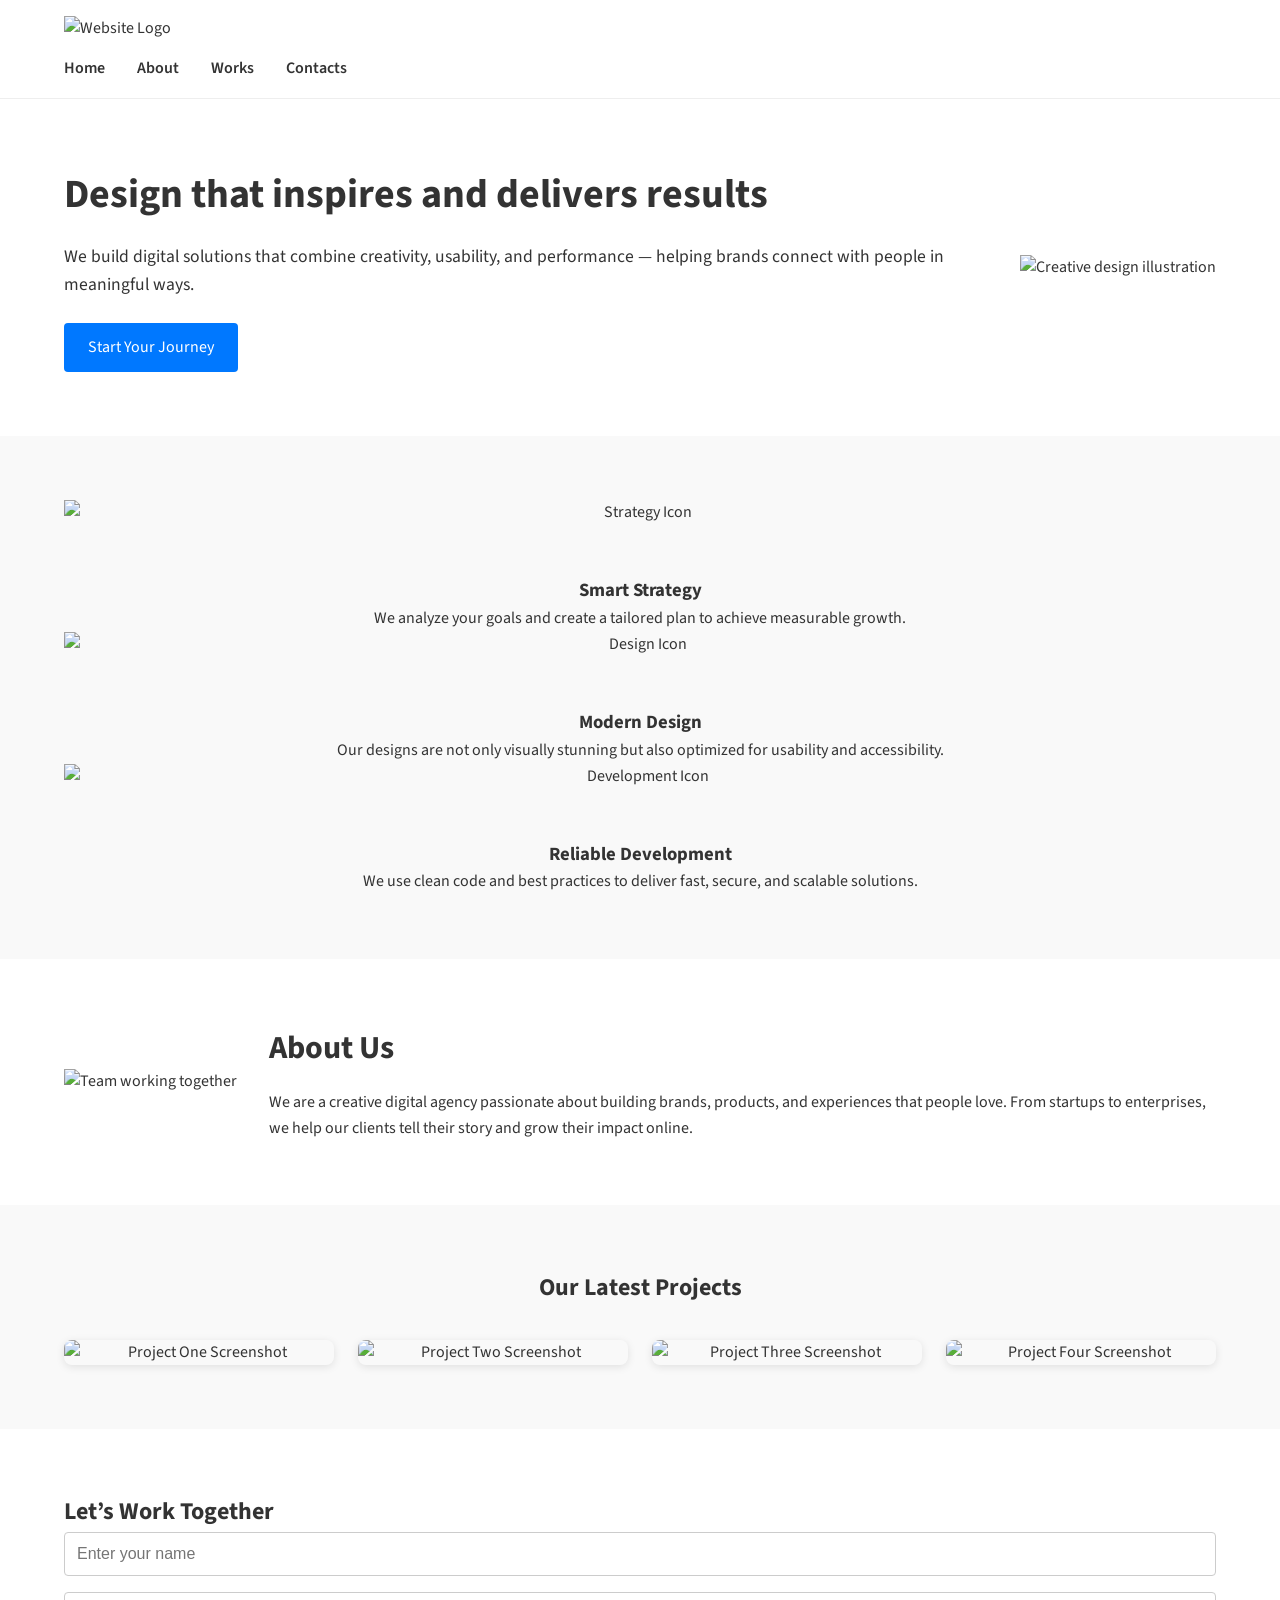
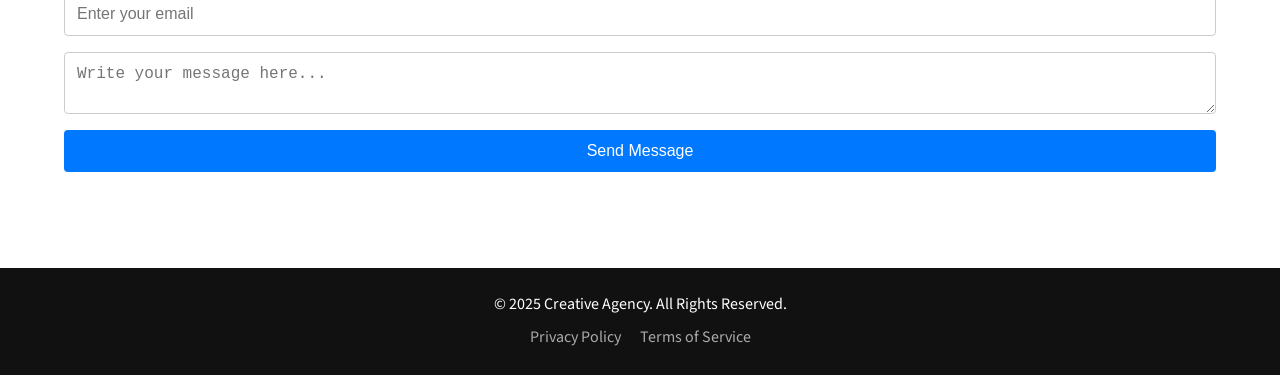
==== css_advanced/index.html @ d323eb16 "Added css_advanced project with README, index.html, and styles.css" ====
<!DOCTYPE html>
<html lang="en">
<head>
  <meta charset="UTF-8" />
  <meta name="viewport" content="width=device-width, initial-scale=1.0" />
  <title>Homepage — CSS Advanced Project</title>
  <link href="https://fonts.googleapis.com/css2?family=Source+Sans+Pro&display=swap" rel="stylesheet" />
  <link rel="stylesheet" href="styles.css" />
</head>
<body>
  <!-- ===== HEADER ===== -->
  <header class="site-header">
    <div class="container">
      <a href="#" class="logo">
        <img src="logo.png" alt="Website Logo">
      </a>
      <nav class="main-nav">
        <ul>
          <li><a href="#">Home</a></li>
          <li><a href="#">About</a></li>
          <li><a href="#">Works</a></li>
          <li><a href="#">Contacts</a></li>
        </ul>
      </nav>
    </div>
  </header>

  <!-- ===== MAIN ===== -->
  <main>
    <!-- Hero Section -->
    <section class="hero">
      <div class="container hero-content">
        <div class="hero-text">
          <h1>Design that inspires and delivers results</h1>
          <p>We build digital solutions that combine creativity, usability, and performance — helping brands connect with people in meaningful ways.</p>
          <a href="#" class="btn-primary">Start Your Journey</a>
        </div>
        <div class="hero-image">
          <img src="1.png" alt="Creative design illustration">
        </div>
      </div>
    </section>

    <!-- Features Section -->
    <section class="features">
      <div class="container">
        <div class="feature-item">
          <img src="images/icon1.png" alt="Strategy Icon">
          <h3>Smart Strategy</h3>
          <p>We analyze your goals and create a tailored plan to achieve measurable growth.</p>
        </div>
        <div class="feature-item">
          <img src="images/icon2.png" alt="Design Icon">
          <h3>Modern Design</h3>
          <p>Our designs are not only visually stunning but also optimized for usability and accessibility.</p>
        </div>
        <div class="feature-item">
          <img src="images/icon3.png" alt="Development Icon">
          <h3>Reliable Development</h3>
          <p>We use clean code and best practices to deliver fast, secure, and scalable solutions.</p>
        </div>
      </div>
    </section>

    <!-- About Section -->
    <section class="about">
      <div class="container about-content">
        <div class="about-image">
          <img src="2.png" alt="Team working together">
        </div>
        <div class="about-text">
          <h2>About Us</h2>
          <p>We are a creative digital agency passionate about building brands, products, and experiences that people love. From startups to enterprises, we help our clients tell their story and grow their impact online.</p>
        </div>
      </div>
    </section>

    <!-- Works Section -->
    <section class="works">
      <div class="container">
        <h2>Our Latest Projects</h2>
        <div class="work-grid">
          <div class="work-item">
            <img src="images/work1.png" alt="Project One Screenshot">
          </div>
          <div class="work-item">
            <img src="images/work2.png" alt="Project Two Screenshot">
          </div>
          <div class="work-item">
            <img src="images/work3.png" alt="Project Three Screenshot">
          </div>
          <div class="work-item">
            <img src="images/work4.png" alt="Project Four Screenshot">
          </div>
        </div>
      </div>
    </section>

    <!-- Contact Section -->
    <section class="contact">
      <div class="container">
        <h2>Let’s Work Together</h2>
        <form action="#" class="contact-form">
          <input type="text" placeholder="Enter your name" required>
          <input type="email" placeholder="Enter your email" required>
          <textarea placeholder="Write your message here..." required></textarea>
          <button type="submit">Send Message</button>
        </form>
      </div>
    </section>
  </main>

  <!-- ===== FOOTER ===== -->
  <footer class="site-footer">
    <div class="container">
      <p>&copy; 2025 Creative Agency. All Rights Reserved.</p>
      <div class="footer-links">
        <a href="#">Privacy Policy</a>
        <a href="#">Terms of Service</a>
      </div>
    </div>
  </footer>
</body>
</html>
---- css_advanced/styles.css ----
/* =====================
   Global Styles
===================== */
* {
  margin: 0;
  padding: 0;
  box-sizing: border-box;
}

body {
  font-family: 'Source Sans Pro', sans-serif;
  line-height: 1.6;
  color: #333;
  background-color: #fff;
}

a {
  text-decoration: none;
  color: inherit;
}

img {
  max-width: 100%;
  display: block;
}

/* Container helper */
.container {
  width: 90%;
  max-width: 1200px;
  margin: 0 auto;
}

/* =====================
   Header
===================== */
.site-header {
  background: #ffffff;
  border-bottom: 1px solid #eee;
  padding: 1rem 0;
}

.site-header .logo img {
  height: 40px;
}

.main-nav ul {
  list-style: none;
  display: flex;
  gap: 2rem;
}

.main-nav a {
  font-weight: 600;
  transition: color 0.3s;
}

.main-nav a:hover {
  color: #0078ff;
}

/* =====================
   Hero Section
===================== */
.hero {
  padding: 4rem 0;
  display: flex;
  align-items: center;
}

.hero-content {
  display: flex;
  flex-wrap: wrap;
  gap: 2rem;
  align-items: center;
}

.hero-text {
  flex: 1;
}

.hero-text h1 {
  font-size: 2.5rem;
  margin-bottom: 1rem;
}

.hero-text p {
  font-size: 1.1rem;
  margin-bottom: 1.5rem;
}

.btn-primary {
  display: inline-block;
  background: #0078ff;
  color: #fff;
  padding: 0.75rem 1.5rem;
  border-radius: 4px;
  transition: background 0.3s;
}

.btn-primary:hover {
  background: #005fcc;
}

/* =====================
   Features Section
===================== */
.features {
  padding: 4rem 0;
  background: #f9f9f9;
  display: grid;
  grid-template-columns: repeat(auto-fit, minmax(250px, 1fr));
  gap: 2rem;
}

.feature-item {
  text-align: center;
}

.feature-item img {
  height: 60px;
  margin-bottom: 1rem;
}

/* =====================
   About Section
===================== */
.about {
  padding: 4rem 0;
}

.about-content {
  display: flex;
  flex-wrap: wrap;
  gap: 2rem;
  align-items: center;
}

.about-text {
  flex: 1;
}

.about-text h2 {
  font-size: 2rem;
  margin-bottom: 1rem;
}

/* =====================
   Works Section
===================== */
.works {
  padding: 4rem 0;
  background: #f9f9f9;
  text-align: center;
}

.works h2 {
  margin-bottom: 2rem;
}

.work-grid {
  display: grid;
  grid-template-columns: repeat(auto-fit, minmax(250px, 1fr));
  gap: 1.5rem;
}

.work-item img {
  border-radius: 8px;
  box-shadow: 0 2px 8px rgba(0, 0, 0, 0.1);
}

/* =====================
   Contact Section
===================== */
.contact {
  padding: 4rem 0;
}

.contact-form {
  display: flex;
  flex-direction: column;
  gap: 1rem;
}

.contact-form input,
.contact-form textarea {
  padding: 0.75rem;
  border: 1px solid #ccc;
  border-radius: 4px;
  font-size: 1rem;
}

.contact-form button {
  background: #0078ff;
  color: #fff;
  padding: 0.75rem;
  border: none;
  border-radius: 4px;
  cursor: pointer;
  font-size: 1rem;
  transition: background 0.3s;
}

.contact-form button:hover {
  background: #005fcc;
}

/* =====================
   Footer
===================== */
.site-footer {
  background: #111;
  color: #fff;
  text-align: center;
  padding: 1.5rem 0;
  margin-top: 2rem;
}

.footer-links {
  margin-top: 0.5rem;
}

.footer-links a {
  color: #aaa;
  margin: 0 0.5rem;
  transition: color 0.3s;
}

.footer-links a:hover {
  color: #fff;
}
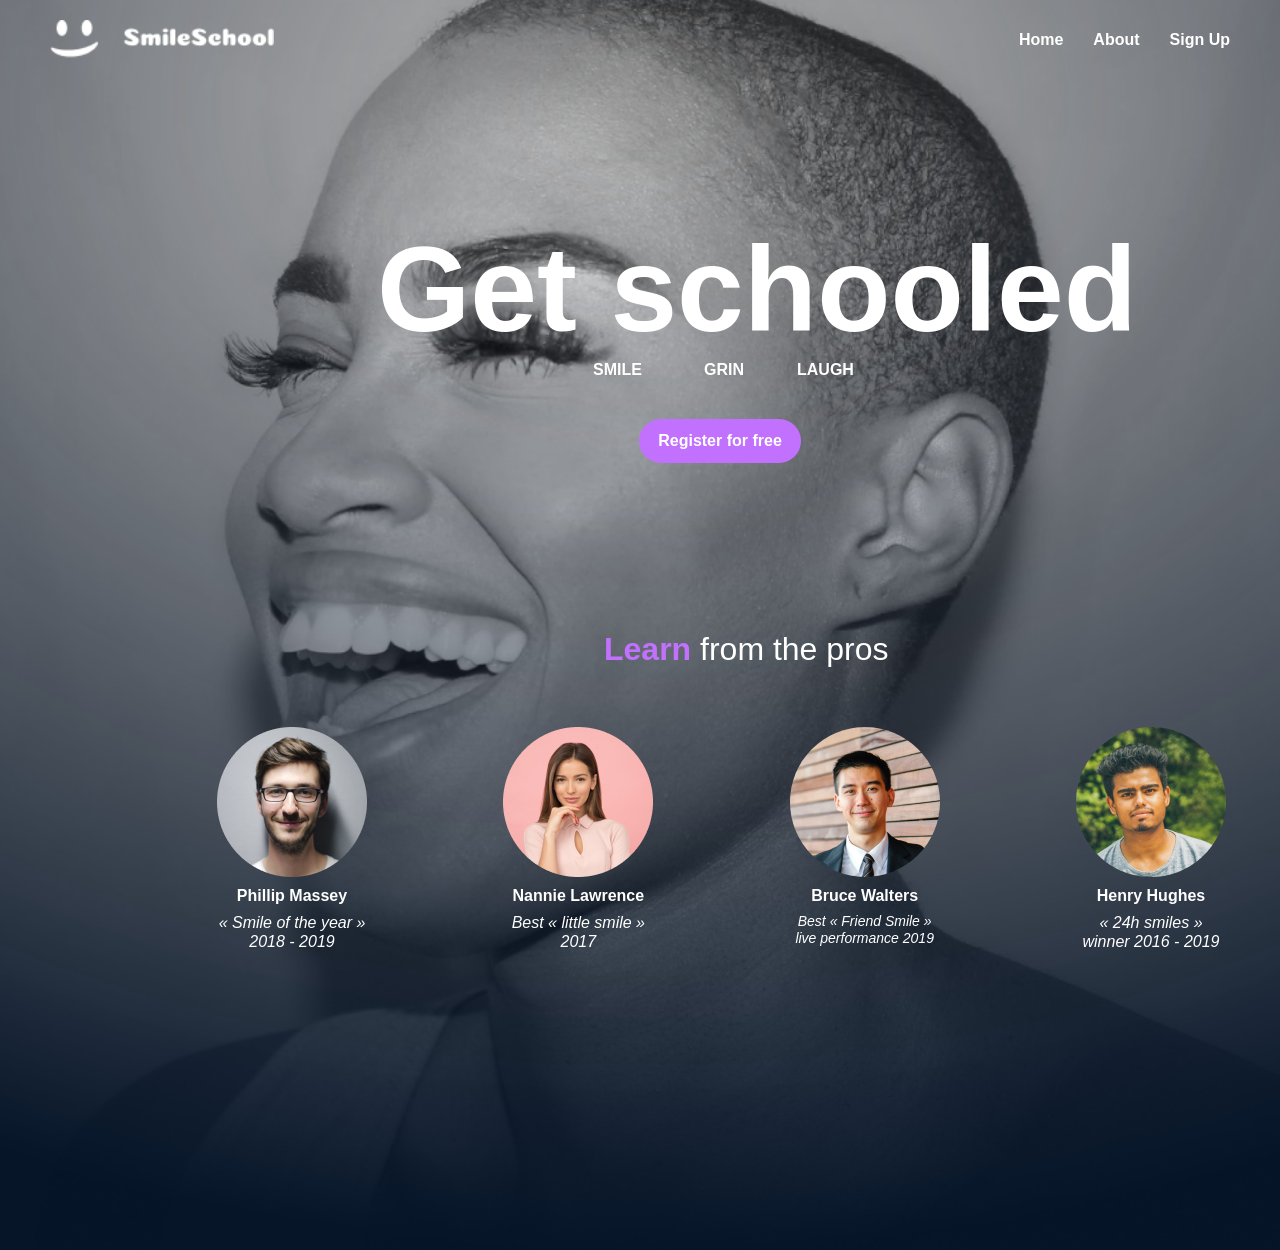
==== commit 323eefa2: "Update project: banner, images, descriptions, and CSS fixes" ====
--- a/css_advanced/index.html
+++ b/css_advanced/index.html
@@ -1,124 +1,67 @@
 <!DOCTYPE html>
 <html lang="en">
 <head>
-  <meta charset="UTF-8" />
-  <meta name="viewport" content="width=device-width, initial-scale=1.0" />
-  <title>Homepage — CSS Advanced Project</title>
-  <link href="https://fonts.googleapis.com/css2?family=Source+Sans+Pro&display=swap" rel="stylesheet" />
-  <link rel="stylesheet" href="styles.css" />
+  <meta charset="utf-8">
+  <title>Get Schooled</title>
+  <meta name="viewport" content="width=device-width, initial-scale=1.0">
+  <link href="styles.css" rel="stylesheet">
 </head>
-<body>
-  <!-- ===== HEADER ===== -->
-  <header class="site-header">
-    <div class="container">
-      <a href="#" class="logo">
-        <img src="logo.png" alt="Website Logo">
-      </a>
-      <nav class="main-nav">
-        <ul>
-          <li><a href="#">Home</a></li>
-          <li><a href="#">About</a></li>
-          <li><a href="#">Works</a></li>
-          <li><a href="#">Contacts</a></li>
-        </ul>
-      </nav>
-    </div>
-  </header>
+<body class="works_on_smartphone">
+  <div class="page">
 
-  <!-- ===== MAIN ===== -->
-  <main>
-    <!-- Hero Section -->
-    <section class="hero">
-      <div class="container hero-content">
-        <div class="hero-text">
-          <h1>Design that inspires and delivers results</h1>
-          <p>We build digital solutions that combine creativity, usability, and performance — helping brands connect with people in meaningful ways.</p>
-          <a href="#" class="btn-primary">Start Your Journey</a>
+    <header>
+      <div class="header-container">
+        <div class="logo">
+          <img src="logo.png" alt="Logo">
         </div>
-        <div class="hero-image">
-          <img src="1.png" alt="Creative design illustration">
+        <nav>
+          <ul>
+            <li><a href="#">Home</a></li>
+            <li><a href="#">About</a></li>
+            <li><a href="#">Sign Up</a></li>
+          </ul>
+        </nav>
+      </div>
+    </header>
+
+    <section class="banner">
+      <div class="overlay">
+        <div class="get-schooled">Get schooled</div>
+        <div class="smile">SMILE</div>
+        <div class="grin">GRIN</div>
+        <div class="laugh">LAUGH</div>
+        <div class="learn-pros">
+          <span class="learn-word">Learn</span> <span class="from-pros">from the pros</span>
+        </div>
+        <button class="register">Register for free</button>
+      </div>
+
+      <!-- Image row -->
+      <div class="image-row">
+        <div class="image-item">
+          <img src="1.png" alt="Phillip Massey">
+          <div class="image-name">Phillip Massey</div>
+          <div class="image-desc">« Smile of the year » 2018 - 2019</div>
+        </div>
+        <div class="image-item">
+          <img src="3.png" alt="Nannie Lawrence">
+          <div class="image-name">Nannie Lawrence</div>
+          <div class="image-desc">Best « little smile » 2017</div>
+        </div>
+        <div class="image-item">
+          <img src="2.png" alt="Bruce Walters" class="rounded">
+          <div class="image-name">Bruce Walters</div>
+          <div class="image-desc">Best « Friend Smile » live performance 2019</div>
+        </div>
+        <div class="image-item">
+          <img src="4.png" alt="Henry Hughes">
+          <div class="image-name">Henry Hughes</div>
+          <div class="image-desc">« 24h smiles » winner 2016 - 2019</div>
         </div>
       </div>
+
     </section>
 
-    <!-- Features Section -->
-    <section class="features">
-      <div class="container">
-        <div class="feature-item">
-          <img src="images/icon1.png" alt="Strategy Icon">
-          <h3>Smart Strategy</h3>
-          <p>We analyze your goals and create a tailored plan to achieve measurable growth.</p>
-        </div>
-        <div class="feature-item">
-          <img src="images/icon2.png" alt="Design Icon">
-          <h3>Modern Design</h3>
-          <p>Our designs are not only visually stunning but also optimized for usability and accessibility.</p>
-        </div>
-        <div class="feature-item">
-          <img src="images/icon3.png" alt="Development Icon">
-          <h3>Reliable Development</h3>
-          <p>We use clean code and best practices to deliver fast, secure, and scalable solutions.</p>
-        </div>
-      </div>
-    </section>
-
-    <!-- About Section -->
-    <section class="about">
-      <div class="container about-content">
-        <div class="about-image">
-          <img src="2.png" alt="Team working together">
-        </div>
-        <div class="about-text">
-          <h2>About Us</h2>
-          <p>We are a creative digital agency passionate about building brands, products, and experiences that people love. From startups to enterprises, we help our clients tell their story and grow their impact online.</p>
-        </div>
-      </div>
-    </section>
-
-    <!-- Works Section -->
-    <section class="works">
-      <div class="container">
-        <h2>Our Latest Projects</h2>
-        <div class="work-grid">
-          <div class="work-item">
-            <img src="images/work1.png" alt="Project One Screenshot">
-          </div>
-          <div class="work-item">
-            <img src="images/work2.png" alt="Project Two Screenshot">
-          </div>
-          <div class="work-item">
-            <img src="images/work3.png" alt="Project Three Screenshot">
-          </div>
-          <div class="work-item">
-            <img src="images/work4.png" alt="Project Four Screenshot">
-          </div>
-        </div>
-      </div>
-    </section>
-
-    <!-- Contact Section -->
-    <section class="contact">
-      <div class="container">
-        <h2>Let’s Work Together</h2>
-        <form action="#" class="contact-form">
-          <input type="text" placeholder="Enter your name" required>
-          <input type="email" placeholder="Enter your email" required>
-          <textarea placeholder="Write your message here..." required></textarea>
-          <button type="submit">Send Message</button>
-        </form>
-      </div>
-    </section>
-  </main>
-
-  <!-- ===== FOOTER ===== -->
-  <footer class="site-footer">
-    <div class="container">
-      <p>&copy; 2025 Creative Agency. All Rights Reserved.</p>
-      <div class="footer-links">
-        <a href="#">Privacy Policy</a>
-        <a href="#">Terms of Service</a>
-      </div>
-    </div>
-  </footer>
+  </div>
 </body>
 </html>
--- a/css_advanced/styles.css
+++ b/css_advanced/styles.css
@@ -1,6 +1,4 @@
-/* =====================
-   Global Styles
-===================== */
+/* Reset and base styles */
 * {
   margin: 0;
   padding: 0;
@@ -9,223 +7,256 @@
 
 body {
   font-family: 'Source Sans Pro', sans-serif;
-  line-height: 1.6;
+  background-color: #ffffff;
   color: #333;
-  background-color: #fff;
-}
-
-a {
+}
+
+/* Page wrapper */
+.page {
+  max-width: 1440px;
+  margin: 0 auto;
+  position: relative;
+  overflow: visible; /* allow scrolling */
+}
+
+/* Header styles */
+header {
+  position: absolute;
+  top: 0;
+  left: 0;
+  width: 100%;
+  padding: 20px 50px;
+  z-index: 10;
+  background-color: transparent;
+}
+
+.header-container {
+  display: flex;
+  justify-content: space-between;
+  align-items: center;
+  width: 100%;
+}
+
+.logo img {
+  height: 40px;
+  width: auto;
+  display: block;
+}
+
+nav ul {
+  list-style: none;
+  display: flex;
+  gap: 30px;
+}
+
+nav ul li a {
+  color: #fff;
   text-decoration: none;
-  color: inherit;
-}
-
-img {
-  max-width: 100%;
-  display: block;
-}
-
-/* Container helper */
-.container {
-  width: 90%;
-  max-width: 1200px;
-  margin: 0 auto;
-}
-
-/* =====================
-   Header
-===================== */
-.site-header {
-  background: #ffffff;
-  border-bottom: 1px solid #eee;
-  padding: 1rem 0;
-}
-
-.site-header .logo img {
-  height: 40px;
-}
-
-.main-nav ul {
-  list-style: none;
-  display: flex;
-  gap: 2rem;
-}
-
-.main-nav a {
-  font-weight: 600;
-  transition: color 0.3s;
-}
-
-.main-nav a:hover {
-  color: #0078ff;
-}
-
-/* =====================
-   Hero Section
-===================== */
-.hero {
-  padding: 4rem 0;
-  display: flex;
+  font-weight: 700; /* bold */
+  transition: color 0.3s ease;
+}
+
+nav ul li a:hover {
+  color: #C271FF;
+}
+
+/* Banner section */
+.banner {
+  position: relative;
+  background: url('Object.png') top center / cover no-repeat;
+  min-height: 1250px; /* enough for images + text */
+  height: auto;
+  color: #fff;
+  margin: 0;
+  padding-bottom: 300px;
+}
+
+.banner .overlay {
+  position: relative;
+  width: 100%;
+  height: 100%;
+}
+
+/* Banner texts and positions */
+.banner .get-schooled {
+  position: absolute;
+  left: 377px;
+  top: 220px;
+  font-size: 120px;
+  font-weight: 700; /* bold */
+  color: #fff;
+}
+
+.banner .smile,
+.banner .grin,
+.banner .laugh {
+  font-size: 16px;
+  font-weight: 700; /* bold */
+  color: #fff;
+}
+
+.banner .smile { position: absolute; left: 593px; top: 361px; }
+.banner .grin { position: absolute; left: 704px; top: 361px; }
+.banner .laugh { position: absolute; left: 797px; top: 361px; }
+
+/* Learn from the pros with colored word */
+.banner .learn-pros {
+  position: absolute;
+  left: 604px;
+  top: 631px;
+  font-size: 32px;
+  font-weight: 300; /* from-pros light */
+}
+
+.banner .learn-pros .learn-word {
+  font-weight: 700; /* bold */
+  color: #C271FF;
+}
+
+.banner .learn-pros .from-pros {
+  font-weight: 300; /* light */
+  color: #fff;
+}
+
+/* Register button */
+button.register {
+  position: absolute;
+  left: 639px;
+  top: 419px;
+  width: 162px;
+  height: 44px;
+  background-color: #C271FF;
+  color: white;
+  border: none;
+  border-radius: 22px;
+  font-size: 16px;
+  font-weight: 600; /* semi-bold */
+  cursor: pointer;
+  transition: background-color 0.3s ease;
+}
+
+button.register:hover {
+  background-color: #a84de6;
+}
+
+/* Image row */
+.image-row {
+  position: absolute;
+  left: 217px;
+  top: 727px; /* top of images below banner text */
+  width: 1009px;
+  display: flex;
+  justify-content: space-between;
+  align-items: flex-start;
+}
+
+.image-item {
+  display: flex;
+  flex-direction: column;
   align-items: center;
-}
-
-.hero-content {
-  display: flex;
-  flex-wrap: wrap;
-  gap: 2rem;
-  align-items: center;
-}
-
-.hero-text {
-  flex: 1;
-}
-
-.hero-text h1 {
-  font-size: 2.5rem;
-  margin-bottom: 1rem;
-}
-
-.hero-text p {
-  font-size: 1.1rem;
-  margin-bottom: 1.5rem;
-}
-
-.btn-primary {
-  display: inline-block;
-  background: #0078ff;
-  color: #fff;
-  padding: 0.75rem 1.5rem;
-  border-radius: 4px;
-  transition: background 0.3s;
-}
-
-.btn-primary:hover {
-  background: #005fcc;
-}
-
-/* =====================
-   Features Section
-===================== */
-.features {
-  padding: 4rem 0;
-  background: #f9f9f9;
-  display: grid;
-  grid-template-columns: repeat(auto-fit, minmax(250px, 1fr));
-  gap: 2rem;
-}
-
-.feature-item {
+  max-width: 150px;
+}
+
+/* Images */
+.image-item img {
+  width: 150px;
+  height: 150px;
+  object-fit: cover;
+}
+
+.image-item img.rounded {
+  border-radius: 50%;
+}
+
+/* Names below images */
+.image-name {
+  margin-top: 10px;
+  font-size: 16px;
+  color: #fff;
   text-align: center;
-}
-
-.feature-item img {
-  height: 60px;
-  margin-bottom: 1rem;
-}
-
-/* =====================
-   About Section
-===================== */
-.about {
-  padding: 4rem 0;
-}
-
-.about-content {
-  display: flex;
-  flex-wrap: wrap;
-  gap: 2rem;
-  align-items: center;
-}
-
-.about-text {
-  flex: 1;
-}
-
-.about-text h2 {
-  font-size: 2rem;
-  margin-bottom: 1rem;
-}
-
-/* =====================
-   Works Section
-===================== */
-.works {
-  padding: 4rem 0;
-  background: #f9f9f9;
+  font-weight: 900; /* Black / very bold */
+  white-space: nowrap; /* single line */
+  overflow: hidden;
+  text-overflow: ellipsis;
+}
+
+/* Description below names - 2 lines max, bottom aligned */
+.image-desc {
+  margin-top: 8px;            /* extra spacing from name */
+  font-size: 16px;
+  font-style: italic;
+  color: #fff;
   text-align: center;
-}
-
-.works h2 {
-  margin-bottom: 2rem;
-}
-
-.work-grid {
-  display: grid;
-  grid-template-columns: repeat(auto-fit, minmax(250px, 1fr));
-  gap: 1.5rem;
-}
-
-.work-item img {
-  border-radius: 8px;
-  box-shadow: 0 2px 8px rgba(0, 0, 0, 0.1);
-}
-
-/* =====================
-   Contact Section
-===================== */
-.contact {
-  padding: 4rem 0;
-}
-
-.contact-form {
-  display: flex;
-  flex-direction: column;
-  gap: 1rem;
-}
-
-.contact-form input,
-.contact-form textarea {
-  padding: 0.75rem;
-  border: 1px solid #ccc;
-  border-radius: 4px;
-  font-size: 1rem;
-}
-
-.contact-form button {
-  background: #0078ff;
-  color: #fff;
-  padding: 0.75rem;
-  border: none;
-  border-radius: 4px;
-  cursor: pointer;
-  font-size: 1rem;
-  transition: background 0.3s;
-}
-
-.contact-form button:hover {
-  background: #005fcc;
-}
-
-/* =====================
-   Footer
-===================== */
-.site-footer {
-  background: #111;
-  color: #fff;
-  text-align: center;
-  padding: 1.5rem 0;
-  margin-top: 2rem;
-}
-
-.footer-links {
-  margin-top: 0.5rem;
-}
-
-.footer-links a {
-  color: #aaa;
-  margin: 0 0.5rem;
-  transition: color 0.3s;
-}
-
-.footer-links a:hover {
-  color: #fff;
-}
+  line-height: 1.2;
+  height: 40px;               /* fixed height for 2 lines */
+  display: -webkit-box;
+  -webkit-line-clamp: 2;      /* limit to 2 lines */
+  -webkit-box-orient: vertical;
+  overflow: hidden;
+  justify-content: flex-end;   /* bottom-align last line */
+  word-wrap: break-word;
+}
+
+/* Make 3rd description slightly smaller */
+.image-item:nth-child(3) .image-desc {
+  font-size: 14px; /* smaller to fit in 2 lines */
+}
+
+/* Responsive tweaks */
+@media (max-width: 768px) {
+  .page {
+    width: 100%;
+    height: auto;
+  }
+
+  header {
+    position: static;
+    padding: 20px;
+    width: 100%;
+  }
+
+  .logo img { height: 30px; width: auto; }
+
+  nav ul { flex-direction: column; gap: 10px; }
+
+  .banner {
+    height: auto;
+    padding: 40px 20px;
+    background-size: cover;
+  }
+
+  .banner .get-schooled,
+  .banner .smile,
+  .banner .grin,
+  .banner .laugh,
+  .banner .learn-pros {
+    position: static;
+    text-align: center;
+    margin-bottom: 10px;
+  }
+
+  .banner .learn-pros .learn-word { font-weight: 700; color: #C271FF; }
+  .banner .learn-pros .from-pros { font-weight: 300; color: #fff; }
+
+  button.register {
+    position: static;
+    width: auto;
+    height: auto;
+    border-radius: 12px;
+    margin: 20px auto 0 auto;
+    display: block;
+  }
+
+  .image-row {
+    position: static;
+    width: 100%;
+    flex-direction: column;
+    align-items: center;
+    gap: 20px;
+    margin-top: 20px;
+  }
+
+  .image-item img { width: 120px; height: 120px; }
+  .image-item { max-width: 120px; }
+  .image-desc { max-width: 120px; height: auto; justify-content: flex-start; -webkit-line-clamp: none; }
+}
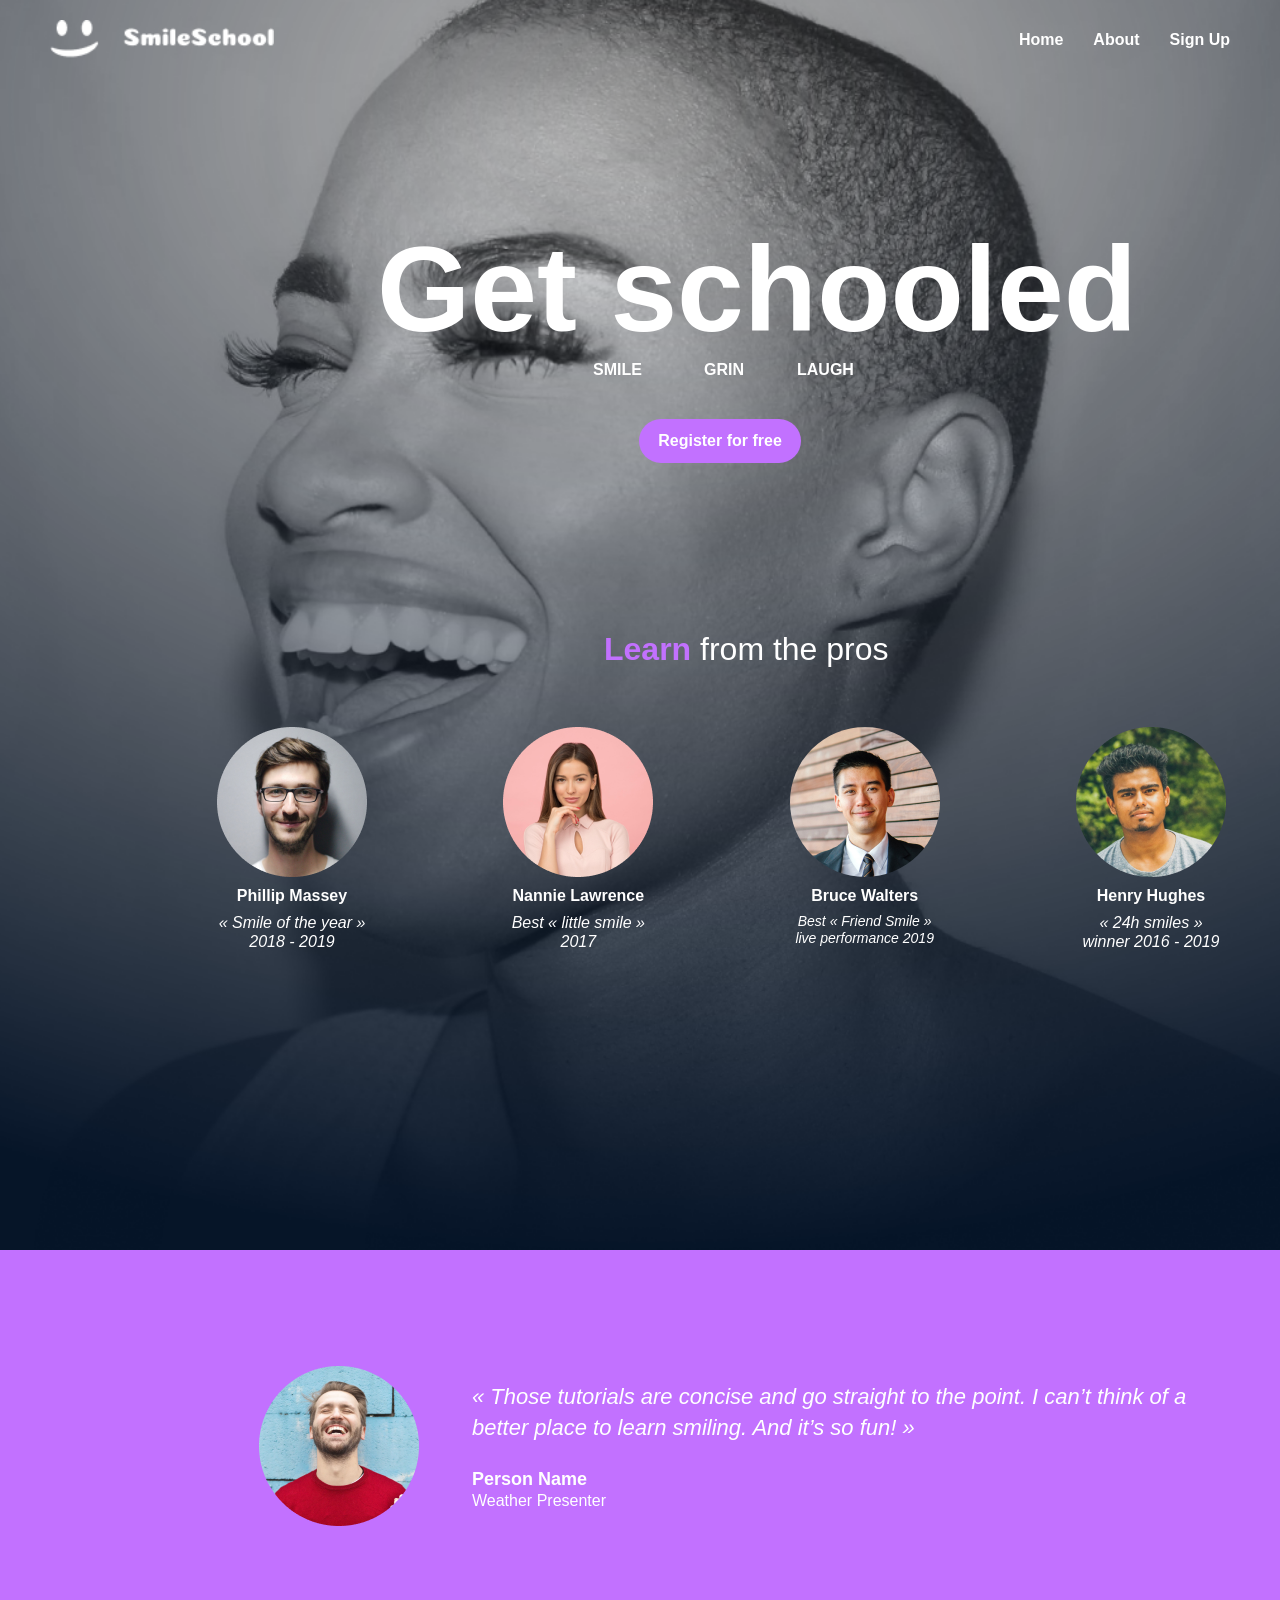
==== commit 07ae30dd: "Update testimonial section: space between image and text, spacing fixed" ====
--- a/css_advanced/index.html
+++ b/css_advanced/index.html
@@ -9,6 +9,7 @@
 <body class="works_on_smartphone">
   <div class="page">
 
+    <!-- Header -->
     <header>
       <div class="header-container">
         <div class="logo">
@@ -24,42 +25,55 @@
       </div>
     </header>
 
+    <!-- Banner Section -->
     <section class="banner">
       <div class="overlay">
-        <div class="get-schooled">Get schooled</div>
-        <div class="smile">SMILE</div>
-        <div class="grin">GRIN</div>
-        <div class="laugh">LAUGH</div>
-        <div class="learn-pros">
-          <span class="learn-word">Learn</span> <span class="from-pros">from the pros</span>
-        </div>
+        <h1 class="get-schooled">Get schooled</h1>
+
+        <p class="smile">SMILE</p>
+        <p class="grin">GRIN</p>
+        <p class="laugh">LAUGH</p>
+
         <button class="register">Register for free</button>
+
+        <p class="learn-pros"><span class="learn-word">Learn</span> <span class="from-pros">from the pros</span></p>
       </div>
 
-      <!-- Image row -->
+      <!-- Images below banner -->
       <div class="image-row">
         <div class="image-item">
           <img src="1.png" alt="Phillip Massey">
-          <div class="image-name">Phillip Massey</div>
-          <div class="image-desc">« Smile of the year » 2018 - 2019</div>
+          <p class="image-name">Phillip Massey</p>
+          <p class="image-desc">« Smile of the year » 2018 - 2019</p>
         </div>
         <div class="image-item">
           <img src="3.png" alt="Nannie Lawrence">
-          <div class="image-name">Nannie Lawrence</div>
-          <div class="image-desc">Best « little smile » 2017</div>
+          <p class="image-name">Nannie Lawrence</p>
+          <p class="image-desc">Best « little smile » 2017</p>
         </div>
         <div class="image-item">
           <img src="2.png" alt="Bruce Walters" class="rounded">
-          <div class="image-name">Bruce Walters</div>
-          <div class="image-desc">Best « Friend Smile » live performance 2019</div>
+          <p class="image-name">Bruce Walters</p>
+          <p class="image-desc">Best « Friend Smile » live performance 2019</p>
         </div>
         <div class="image-item">
           <img src="4.png" alt="Henry Hughes">
-          <div class="image-name">Henry Hughes</div>
-          <div class="image-desc">« 24h smiles » winner 2016 - 2019</div>
+          <p class="image-name">Henry Hughes</p>
+          <p class="image-desc">« 24h smiles » winner 2016 - 2019</p>
         </div>
       </div>
+    </section>
 
+    <!-- Testimonial Section -->
+    <section class="testimonial-section">
+      <img src="5.png" alt="testimonial image" class="testimonial-img">
+      <div class="testimonial-container">
+        <p class="testimonial-text">
+          « Those tutorials are concise and go straight to the point. I can’t think of a better place to learn smiling. And it’s so fun! »
+        </p>
+        <p class="testimonial-name">Person Name</p>
+        <p class="testimonial-job">Weather Presenter</p>
+      </div>
     </section>
 
   </div>
--- a/css_advanced/styles.css
+++ b/css_advanced/styles.css
@@ -16,7 +16,7 @@
   max-width: 1440px;
   margin: 0 auto;
   position: relative;
-  overflow: visible; /* allow scrolling */
+  overflow: visible;
 }
 
 /* Header styles */
@@ -52,7 +52,7 @@
 nav ul li a {
   color: #fff;
   text-decoration: none;
-  font-weight: 700; /* bold */
+  font-weight: 700;
   transition: color 0.3s ease;
 }
 
@@ -64,7 +64,7 @@
 .banner {
   position: relative;
   background: url('Object.png') top center / cover no-repeat;
-  min-height: 1250px; /* enough for images + text */
+  min-height: 1250px;
   height: auto;
   color: #fff;
   margin: 0;
@@ -77,13 +77,13 @@
   height: 100%;
 }
 
-/* Banner texts and positions */
+/* Banner texts */
 .banner .get-schooled {
   position: absolute;
   left: 377px;
   top: 220px;
   font-size: 120px;
-  font-weight: 700; /* bold */
+  font-weight: 700;
   color: #fff;
 }
 
@@ -91,7 +91,7 @@
 .banner .grin,
 .banner .laugh {
   font-size: 16px;
-  font-weight: 700; /* bold */
+  font-weight: 700;
   color: #fff;
 }
 
@@ -99,22 +99,21 @@
 .banner .grin { position: absolute; left: 704px; top: 361px; }
 .banner .laugh { position: absolute; left: 797px; top: 361px; }
 
-/* Learn from the pros with colored word */
 .banner .learn-pros {
   position: absolute;
   left: 604px;
   top: 631px;
   font-size: 32px;
-  font-weight: 300; /* from-pros light */
+  font-weight: 300;
 }
 
 .banner .learn-pros .learn-word {
-  font-weight: 700; /* bold */
+  font-weight: 700;
   color: #C271FF;
 }
 
 .banner .learn-pros .from-pros {
-  font-weight: 300; /* light */
+  font-weight: 300;
   color: #fff;
 }
 
@@ -130,7 +129,7 @@
   border: none;
   border-radius: 22px;
   font-size: 16px;
-  font-weight: 600; /* semi-bold */
+  font-weight: 600;
   cursor: pointer;
   transition: background-color 0.3s ease;
 }
@@ -143,7 +142,7 @@
 .image-row {
   position: absolute;
   left: 217px;
-  top: 727px; /* top of images below banner text */
+  top: 727px;
   width: 1009px;
   display: flex;
   justify-content: space-between;
@@ -157,7 +156,6 @@
   max-width: 150px;
 }
 
-/* Images */
 .image-item img {
   width: 150px;
   height: 150px;
@@ -174,89 +172,92 @@
   font-size: 16px;
   color: #fff;
   text-align: center;
-  font-weight: 900; /* Black / very bold */
-  white-space: nowrap; /* single line */
+  font-weight: 900;
+  white-space: nowrap;
   overflow: hidden;
   text-overflow: ellipsis;
 }
 
-/* Description below names - 2 lines max, bottom aligned */
+/* Description below names - 2 lines max */
 .image-desc {
-  margin-top: 8px;            /* extra spacing from name */
+  margin-top: 8px;
   font-size: 16px;
   font-style: italic;
   color: #fff;
   text-align: center;
   line-height: 1.2;
-  height: 40px;               /* fixed height for 2 lines */
+  height: 40px;
   display: -webkit-box;
-  -webkit-line-clamp: 2;      /* limit to 2 lines */
+  -webkit-line-clamp: 2;
   -webkit-box-orient: vertical;
   overflow: hidden;
-  justify-content: flex-end;   /* bottom-align last line */
   word-wrap: break-word;
 }
 
-/* Make 3rd description slightly smaller */
+/* Third description smaller */
 .image-item:nth-child(3) .image-desc {
-  font-size: 14px; /* smaller to fit in 2 lines */
+  font-size: 14px;
+}
+
+/* Testimonial Section - image and text separated by 53px */
+.testimonial-section {
+  width: 1440px;
+  height: 392px;
+  background-color: #C271FF;
+  color: #fff;
+  display: flex;
+  align-items: center;
+  position: relative;
+  padding-left: 259px; /* image starts here */
+}
+
+.testimonial-img {
+  width: 160px;
+  height: 160px;
+}
+
+.testimonial-container {
+  margin-left: 53px; /* space between image and text */
+  max-width: 730px;
+  display: flex;
+  flex-direction: column;
+  justify-content: center;
+  align-items: flex-start;
+}
+
+.testimonial-text {
+  font-size: 22px;
+  font-style: italic;
+  line-height: 1.4;
+  margin-bottom: 10px;
+}
+
+.testimonial-name {
+  font-size: 18px;
+  font-weight: 700;
+  margin-top: 15px;
+  margin-bottom: 2px;
+}
+
+.testimonial-job {
+  font-size: 16px;
+  font-weight: 400;
 }
 
 /* Responsive tweaks */
 @media (max-width: 768px) {
-  .page {
-    width: 100%;
-    height: auto;
-  }
-
-  header {
-    position: static;
-    padding: 20px;
-    width: 100%;
-  }
-
+  .page { width: 100%; height: auto; }
+  header { position: static; padding: 20px; width: 100%; }
   .logo img { height: 30px; width: auto; }
-
   nav ul { flex-direction: column; gap: 10px; }
-
-  .banner {
-    height: auto;
-    padding: 40px 20px;
-    background-size: cover;
-  }
-
+  .banner { height: auto; padding: 40px 20px; background-size: cover; }
   .banner .get-schooled,
   .banner .smile,
   .banner .grin,
   .banner .laugh,
-  .banner .learn-pros {
-    position: static;
-    text-align: center;
-    margin-bottom: 10px;
-  }
-
-  .banner .learn-pros .learn-word { font-weight: 700; color: #C271FF; }
-  .banner .learn-pros .from-pros { font-weight: 300; color: #fff; }
-
-  button.register {
-    position: static;
-    width: auto;
-    height: auto;
-    border-radius: 12px;
-    margin: 20px auto 0 auto;
-    display: block;
-  }
-
-  .image-row {
-    position: static;
-    width: 100%;
-    flex-direction: column;
-    align-items: center;
-    gap: 20px;
-    margin-top: 20px;
-  }
-
-  .image-item img { width: 120px; height: 120px; }
-  .image-item { max-width: 120px; }
-  .image-desc { max-width: 120px; height: auto; justify-content: flex-start; -webkit-line-clamp: none; }
-}
+  .banner .learn-pros { position: static; text-align: center; margin-bottom: 10px; }
+  .image-row { position: static; flex-wrap: wrap; justify-content: center; gap: 20px; }
+  button.register { position: static; margin: 10px auto; }
+  .testimonial-section { padding-left: 20px; flex-direction: column; align-items: flex-start; }
+  .testimonial-img { margin-bottom: 20px; }
+}
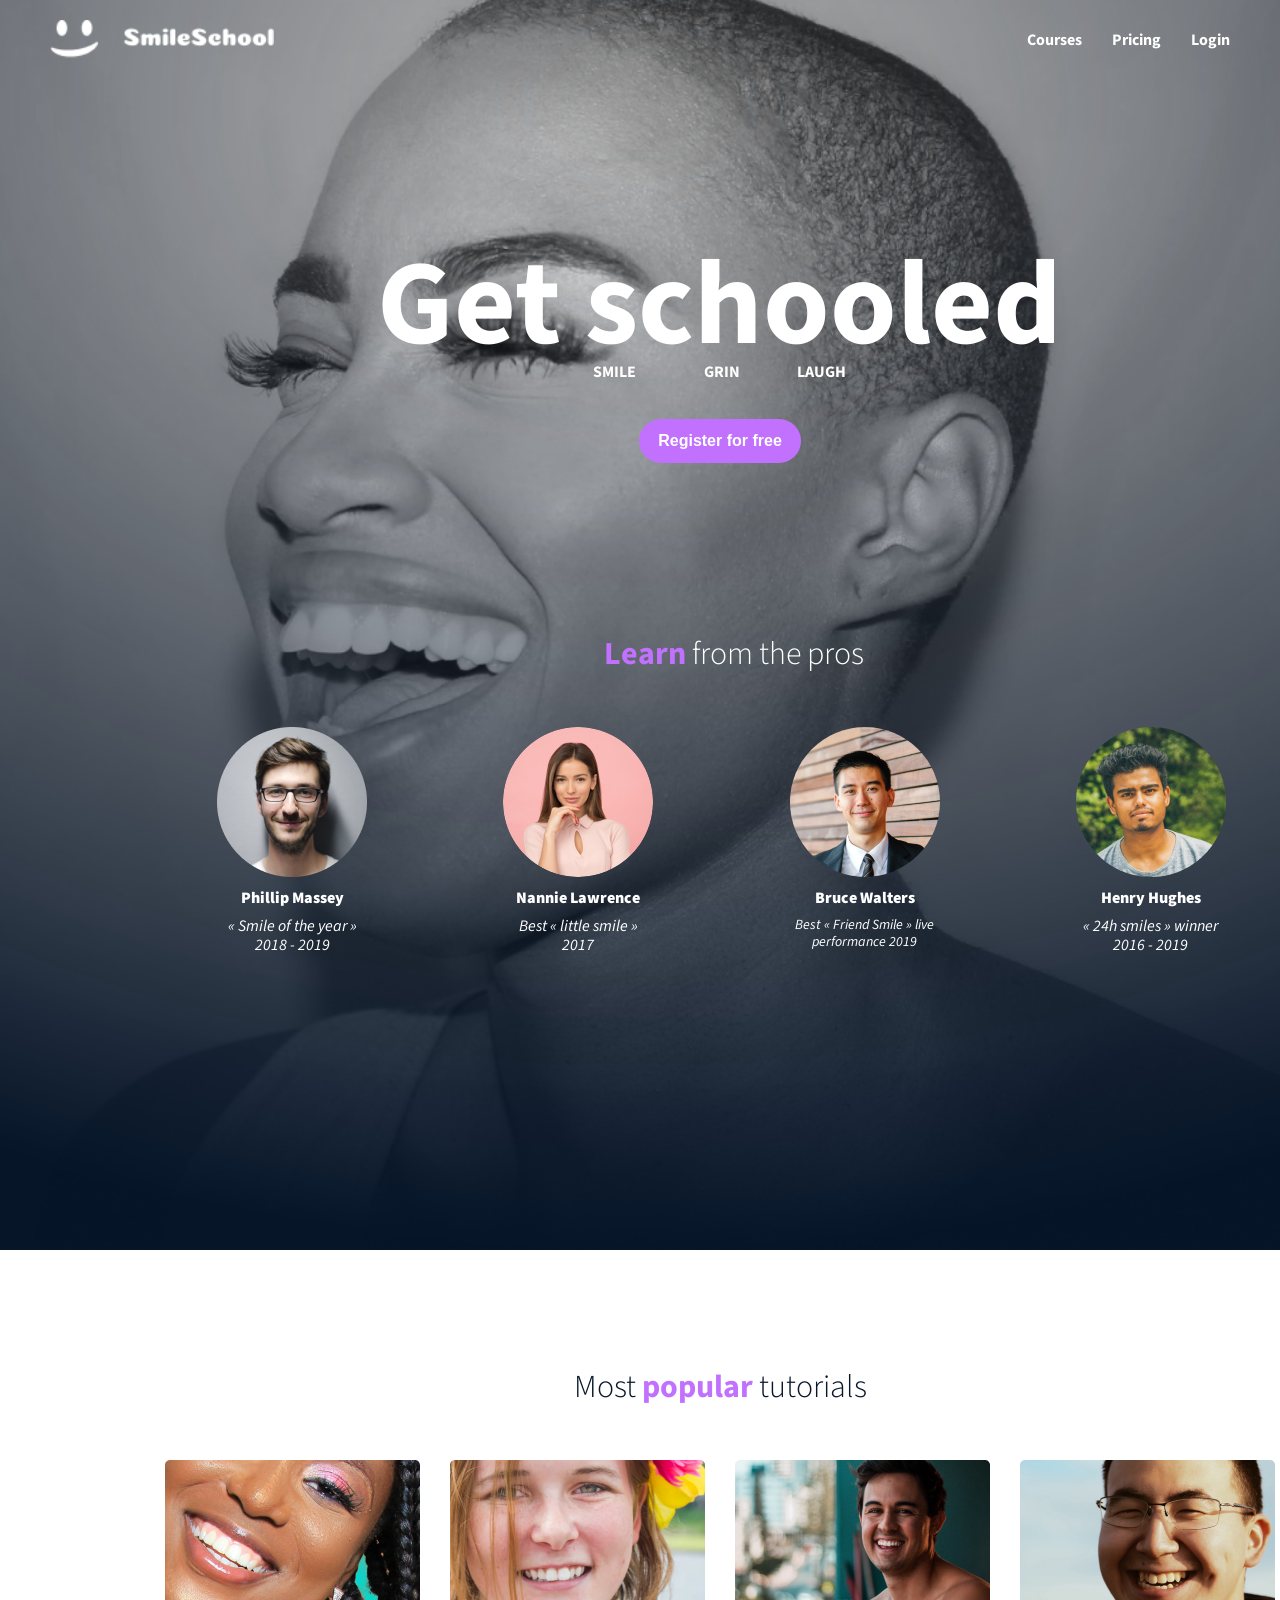
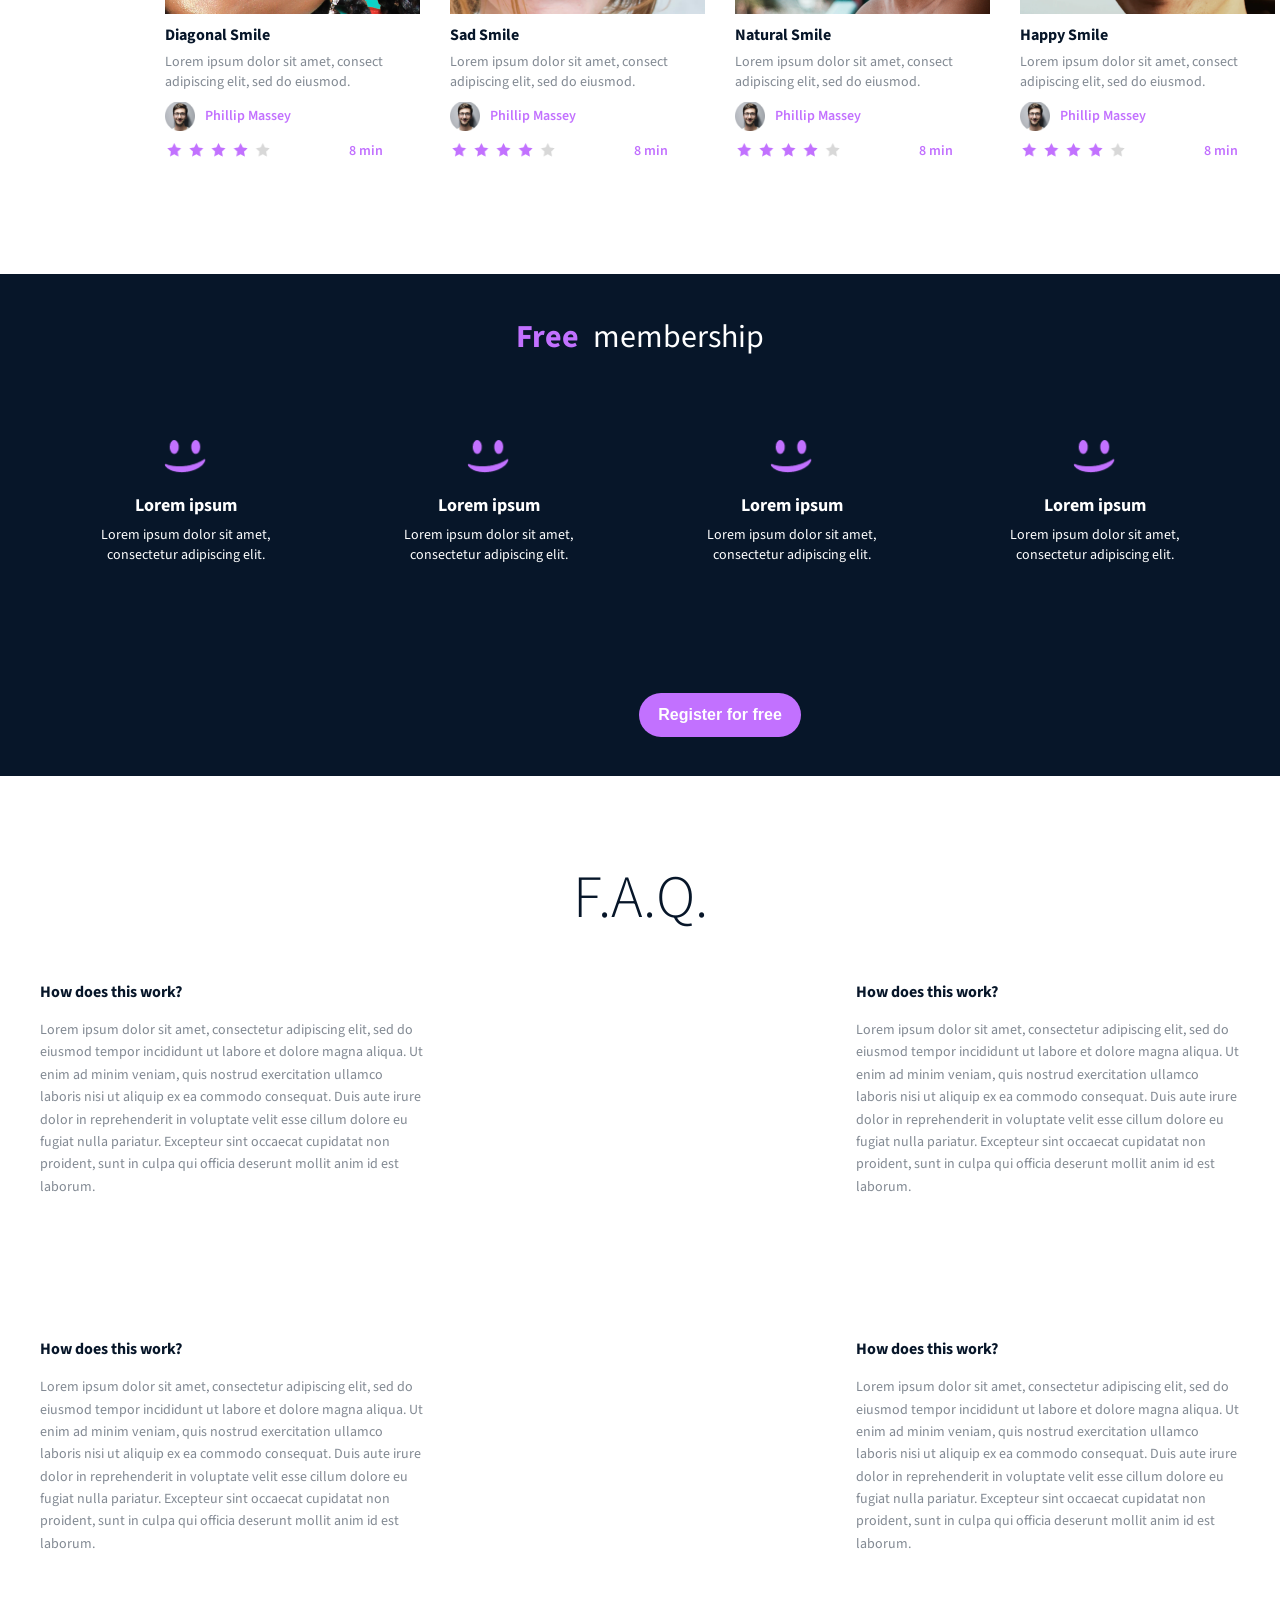
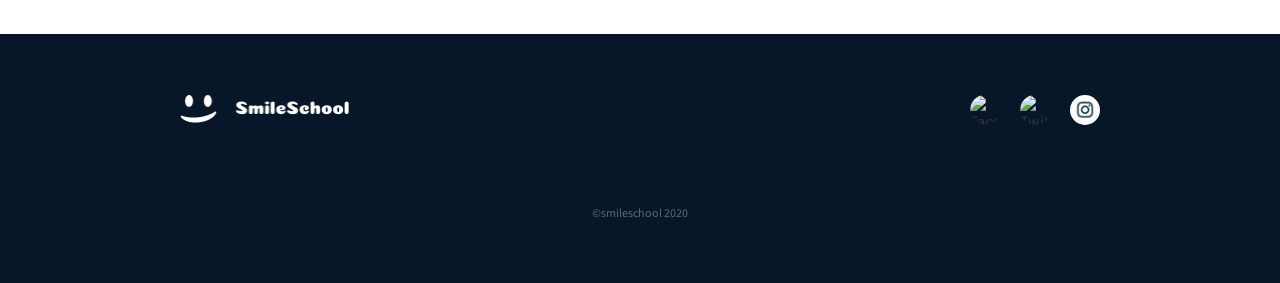
==== commit d95fb032: "Merge remote main with local changes" ====
--- a/css_advanced/index.html
+++ b/css_advanced/index.html
@@ -1,25 +1,26 @@
 <!DOCTYPE html>
 <html lang="en">
 <head>
-  <meta charset="utf-8">
-  <title>Get Schooled</title>
-  <meta name="viewport" content="width=device-width, initial-scale=1.0">
-  <link href="styles.css" rel="stylesheet">
+  <meta charset="UTF-8" />
+  <meta name="viewport" content="width=device-width, initial-scale=1.0" />
+  <title>Homepage — CSS Advanced Project</title>
+  <link href="https://fonts.googleapis.com/css2?family=Source+Sans+Pro&display=swap" rel="stylesheet" />
+<link href="https://fonts.googleapis.com/css2?family=Source+Sans+Pro:wght@300;700&display=swap" rel="stylesheet" />
+  <link rel="stylesheet" href="styles.css" />
 </head>
-<body class="works_on_smartphone">
+<body>
   <div class="page">
-
     <!-- Header -->
     <header>
       <div class="header-container">
         <div class="logo">
-          <img src="logo.png" alt="Logo">
+          <img src="logo.png" alt="Logo" />
         </div>
         <nav>
           <ul>
-            <li><a href="#">Home</a></li>
-            <li><a href="#">About</a></li>
-            <li><a href="#">Sign Up</a></li>
+            <li><a href="#">Courses</a></li>
+            <li><a href="#">Pricing</a></li>
+            <li><a href="#">Login</a></li>
           </ul>
         </nav>
       </div>
@@ -29,53 +30,179 @@
     <section class="banner">
       <div class="overlay">
         <h1 class="get-schooled">Get schooled</h1>
-
         <p class="smile">SMILE</p>
         <p class="grin">GRIN</p>
         <p class="laugh">LAUGH</p>
-
         <button class="register">Register for free</button>
-
-        <p class="learn-pros"><span class="learn-word">Learn</span> <span class="from-pros">from the pros</span></p>
-      </div>
-
-      <!-- Images below banner -->
-      <div class="image-row">
-        <div class="image-item">
-          <img src="1.png" alt="Phillip Massey">
-          <p class="image-name">Phillip Massey</p>
-          <p class="image-desc">« Smile of the year » 2018 - 2019</p>
+        <h2 class="learn-pros">
+          <span class="learn-word">Learn</span>
+          <span class="from-pros">from the pros</span>
+        </h2>
+        <div class="image-row">
+          <div class="image-item">
+            <img src="1.png" alt="Phillip Massey" />
+            <p class="image-name">Phillip Massey</p>
+            <p class="image-desc">« Smile of the year » 2018 - 2019</p>
+          </div>
+          <div class="image-item">
+            <img src="3.png" alt="Nannie Lawrence" class="rounded" />
+            <p class="image-name">Nannie Lawrence</p>
+            <p class="image-desc">Best « little smile » 2017</p>
+          </div>
+          <div class="image-item">
+            <img src="2.png" alt="Bruce Walters" class="rounded"/>
+            <p class="image-name">Bruce Walters</p>
+            <p class="image-desc">Best « Friend Smile » live performance 2019</p>
+          </div>
+          <div class="image-item">
+            <img src="4.png" alt="Henry Hughes" />
+            <p class="image-name">Henry Hughes</p>
+            <p class="image-desc">« 24h smiles » winner 2016 - 2019</p>
+          </div>
         </div>
-        <div class="image-item">
-          <img src="3.png" alt="Nannie Lawrence">
-          <p class="image-name">Nannie Lawrence</p>
-          <p class="image-desc">Best « little smile » 2017</p>
-        </div>
-        <div class="image-item">
-          <img src="2.png" alt="Bruce Walters" class="rounded">
-          <p class="image-name">Bruce Walters</p>
-          <p class="image-desc">Best « Friend Smile » live performance 2019</p>
-        </div>
-        <div class="image-item">
-          <img src="4.png" alt="Henry Hughes">
-          <p class="image-name">Henry Hughes</p>
-          <p class="image-desc">« 24h smiles » winner 2016 - 2019</p>
-        </div>
       </div>
     </section>
 
     <!-- Testimonial Section -->
-    <section class="testimonial-section">
-      <img src="5.png" alt="testimonial image" class="testimonial-img">
-      <div class="testimonial-container">
-        <p class="testimonial-text">
-          « Those tutorials are concise and go straight to the point. I can’t think of a better place to learn smiling. And it’s so fun! »
-        </p>
-        <p class="testimonial-name">Person Name</p>
-        <p class="testimonial-job">Weather Presenter</p>
-      </div>
-    </section>
-
+<section class="tutorials-section">
+ <h2 class="tutorials-title">
+  <span class="dark-text">Most</span>
+  <span class="highlight-text">popular</span>
+  <span class="dark-text">tutorials</span>
+</h2>
+  <div class="tutorials-row">
+    <div class="tutorial-item">
+      <img src="9.png" alt="Tutorial 1" class="tutorial-thumb" />
+      <p class="smile-label">Diagonal Smile</p>
+      <p class="tutorial-description">Lorem ipsum dolor sit amet, consect adipiscing elit, sed do eiusmod.</p>
+      <div class="author-info">
+        <img src="1.png" alt="Phillip Massey" class="author-photo" />
+        <p class="author-name">Phillip Massey</p>
+      </div>
+      <div class="rating-row">
+        <img src="rating.png" alt="Rating" class="rating-stars" />
+        <span class="duration">8 min</span>
+      </div>
+    </div>
+
+    <!-- Repeat for other tutorials -->
+    <div class="tutorial-item">
+      <img src="7.png" alt="Tutorial 2" class="tutorial-thumb" />
+      <p class="smile-label">Sad Smile</p>
+      <p class="tutorial-description">Lorem ipsum dolor sit amet, consect adipiscing elit, sed do eiusmod.</p>
+      <div class="author-info">
+        <img src="1.png" alt="Phillip Massey" class="author-photo" />
+        <p class="author-name">Phillip Massey</p>
+      </div>
+      <div class="rating-row">
+        <img src="rating.png" alt="Rating" class="rating-stars" />
+        <span class="duration">8 min</span>
+      </div>
+    </div>
+
+    <div class="tutorial-item">
+      <img src="8.png" alt="Tutorial 3" class="tutorial-thumb" />
+      <p class="smile-label">Natural Smile</p>
+      <p class="tutorial-description">Lorem ipsum dolor sit amet, consect adipiscing elit, sed do eiusmod.</p>
+      <div class="author-info">
+        <img src="1.png" alt="Phillip Massey" class="author-photo" />
+        <p class="author-name">Phillip Massey</p>
+      </div>
+      <div class="rating-row">
+        <img src="rating.png" alt="Rating" class="rating-stars" />
+        <span class="duration">8 min</span>
+      </div>
+    </div>
+
+    <div class="tutorial-item">
+      <img src="6.png" alt="Tutorial 4" class="tutorial-thumb" />
+      <p class="smile-label">Happy Smile</p>
+      <p class="tutorial-description">Lorem ipsum dolor sit amet, consect adipiscing elit, sed do eiusmod.</p>
+      <div class="author-info">
+        <img src="1.png" alt="Phillip Massey" class="author-photo" />
+        <p class="author-name">Phillip Massey</p>
+      </div>
+      <div class="rating-row">
+        <img src="rating.png" alt="Rating" class="rating-stars" />
+        <span class="duration">8 min</span>
+      </div>
+    </div>
   </div>
+</section>  </div>
+<!-- Starter Membership Section -->
+<div class="page">
+  <section class="membership-section">
+    <div class="membership-title-wrapper">
+      <h2 class="membership-title">
+        <span class="highlight-text">Free</span>
+        <span class="light-text">membership</span>
+      </h2>
+    </div>
+
+    <div class="membership-row">
+      <div class="membership-item">
+        <img src="smile.png" alt="Smile Icon" class="membership-icon" />
+        <p class="membership-label">Lorem ipsum</p>
+<p class="membership-footer">
+  Lorem ipsum dolor sit amet,<br />
+  consectetur adipiscing elit.
+</p>      </div>
+       <div class="membership-item">
+        <img src="smile.png" alt="Smile Icon" class="membership-icon" />
+        <p class="membership-label">Lorem ipsum</p>
+<p class="membership-footer">
+  Lorem ipsum dolor sit amet,<br />
+  consectetur adipiscing elit.
+</p>      </div>
+ <div class="membership-item">
+        <img src="smile.png" alt="Smile Icon" class="membership-icon" />
+        <p class="membership-label">Lorem ipsum</p>
+<p class="membership-footer">
+  Lorem ipsum dolor sit amet,<br />
+  consectetur adipiscing elit.
+</p>      </div>
+ <div class="membership-item">
+        <img src="smile.png" alt="Smile Icon" class="membership-icon" />
+        <p class="membership-label">Lorem ipsum</p>
+<p class="membership-footer">
+  Lorem ipsum dolor sit amet,<br />
+  consectetur adipiscing elit.
+</p>      </div>
+
+    </div>
+<button class="register">Register for free</button>
+  </section>
+<section class="faq-section">
+  <h2 class="faq-title">F.A.Q.</h2>
+  <div class="faq-grid">
+    <div class="faq-item">
+      <h3 class="faq-question">How does this work?</h3>
+      <p class="faq-answer">Lorem ipsum dolor sit amet, consectetur adipiscing elit, sed do eiusmod tempor incididunt ut labore et dolore magna aliqua. Ut enim ad minim veniam, quis nostrud exercitation ullamco laboris nisi ut aliquip ex ea commodo consequat. Duis aute irure dolor in reprehenderit in voluptate velit esse cillum dolore eu fugiat nulla pariatur. Excepteur sint occaecat cupidatat non proident, sunt in culpa qui officia deserunt mollit anim id est laborum.</p>
+    </div>
+    <div class="faq-item">
+      <h3 class="faq-question">How does this work?</h3>
+      <p class="faq-answer">Lorem ipsum dolor sit amet, consectetur adipiscing elit, sed do eiusmod tempor incididunt ut labore et dolore magna aliqua. Ut enim ad minim veniam, quis nostrud exercitation ullamco laboris nisi ut aliquip ex ea commodo consequat. Duis aute irure dolor in reprehenderit in voluptate velit esse cillum dolore eu fugiat nulla pariatur. Excepteur sint occaecat cupidatat non proident, sunt in culpa qui officia deserunt mollit anim id est laborum.</p>
+    </div>
+    <div class="faq-item">
+      <h3 class="faq-question">How does this work?</h3>
+      <p class="faq-answer">Lorem ipsum dolor sit amet, consectetur adipiscing elit, sed do eiusmod tempor incididunt ut labore et dolore magna aliqua. Ut enim ad minim veniam, quis nostrud exercitation ullamco laboris nisi ut aliquip ex ea commodo consequat. Duis aute irure dolor in reprehenderit in voluptate velit esse cillum dolore eu fugiat nulla pariatur. Excepteur sint occaecat cupidatat non proident, sunt in culpa qui officia deserunt mollit anim id est laborum.</p>
+    </div>
+    <div class="faq-item">
+      <h3 class="faq-question">How does this work?</h3>
+      <p class="faq-answer">Lorem ipsum dolor sit amet, consectetur adipiscing elit, sed do eiusmod tempor incididunt ut labore et dolore magna aliqua. Ut enim ad minim veniam, quis nostrud exercitation ullamco laboris nisi ut aliquip ex ea commodo consequat. Duis aute irure dolor in reprehenderit in voluptate velit esse cillum dolore eu fugiat nulla pariatur. Excepteur sint occaecat cupidatat non proident, sunt in culpa qui officia deserunt mollit anim id est laborum.</p>
+    </div>
+  </div>
+</section>
+<section class="footer-section">
+  <div class="footer-content">
+    <img src="logo.png" alt="Logo" class="footer-logo" />
+    <div class="social-icons">
+      <img src="FCB.png" alt="Facebook" />
+      <img src="TWIT.png" alt="Twitter" />
+      <img src="INST.png" alt="Instagram" />
+    </div>
+  </div>
+  <p class="footer-copy">©smileschool 2020</p>
+</section></div>
 </body>
-</html>
+</html>
--- a/css_advanced/styles.css
+++ b/css_advanced/styles.css
@@ -11,7 +11,6 @@
   color: #333;
 }
 
-/* Page wrapper */
 .page {
   max-width: 1440px;
   margin: 0 auto;
@@ -55,7 +54,9 @@
   font-weight: 700;
   transition: color 0.3s ease;
 }
-
+.image-item img.rounded {
+  border-radius: 50%;
+}
 nav ul li a:hover {
   color: #C271FF;
 }
@@ -65,10 +66,8 @@
   position: relative;
   background: url('Object.png') top center / cover no-repeat;
   min-height: 1250px;
-  height: auto;
-  color: #fff;
-  margin: 0;
   padding-bottom: 300px;
+  color: #fff;
 }
 
 .banner .overlay {
@@ -77,27 +76,36 @@
   height: 100%;
 }
 
-/* Banner texts */
 .banner .get-schooled {
   position: absolute;
   left: 377px;
   top: 220px;
   font-size: 120px;
   font-weight: 700;
-  color: #fff;
 }
 
 .banner .smile,
 .banner .grin,
 .banner .laugh {
-  font-size: 16px;
-  font-weight: 700;
-  color: #fff;
-}
-
-.banner .smile { position: absolute; left: 593px; top: 361px; }
-.banner .grin { position: absolute; left: 704px; top: 361px; }
-.banner .laugh { position: absolute; left: 797px; top: 361px; }
+  position: absolute;
+  font-size: 16px;
+  font-weight: 700;
+}
+
+.banner .smile {
+  left: 593px;
+  top: 361px;
+}
+
+.banner .grin {
+  left: 704px;
+  top: 361px;
+}
+
+.banner .laugh {
+  left: 797px;
+  top: 361px;
+}
 
 .banner .learn-pros {
   position: absolute;
@@ -107,12 +115,12 @@
   font-weight: 300;
 }
 
-.banner .learn-pros .learn-word {
+.learn-word {
   font-weight: 700;
   color: #C271FF;
 }
 
-.banner .learn-pros .from-pros {
+.from-pros {
   font-weight: 300;
   color: #fff;
 }
@@ -121,7 +129,7 @@
 button.register {
   position: absolute;
   left: 639px;
-  top: 419px;
+  top: 439px;
   width: 162px;
   height: 44px;
   background-color: #C271FF;
@@ -166,19 +174,17 @@
   border-radius: 50%;
 }
 
-/* Names below images */
 .image-name {
   margin-top: 10px;
   font-size: 16px;
-  color: #fff;
-  text-align: center;
   font-weight: 900;
+  color: #fff;
+  text-align: center;
   white-space: nowrap;
   overflow: hidden;
   text-overflow: ellipsis;
 }
 
-/* Description below names - 2 lines max */
 .image-desc {
   margin-top: 8px;
   font-size: 16px;
@@ -194,12 +200,11 @@
   word-wrap: break-word;
 }
 
-/* Third description smaller */
 .image-item:nth-child(3) .image-desc {
   font-size: 14px;
 }
 
-/* Testimonial Section - image and text separated by 53px */
+/* Testimonial Section */
 .testimonial-section {
   width: 1440px;
   height: 392px;
@@ -207,8 +212,7 @@
   color: #fff;
   display: flex;
   align-items: center;
-  position: relative;
-  padding-left: 259px; /* image starts here */
+  padding-left: 259px;
 }
 
 .testimonial-img {
@@ -217,7 +221,7 @@
 }
 
 .testimonial-container {
-  margin-left: 53px; /* space between image and text */
+  margin-left: 53px;
   max-width: 730px;
   display: flex;
   flex-direction: column;
@@ -244,20 +248,375 @@
   font-weight: 400;
 }
 
+/* Tutorials Section */
+.tutorials-section {
+  width: 1440px;
+  height: 624px;
+  background-color: #fff;
+  color: #000;
+  display: flex;
+  flex-direction: column;
+  justify-content: center;
+  align-items: center;
+  text-align: center;
+}
+
+.tutorials-title {
+  font-size: 32px;
+  font-weight: 700;
+  margin-bottom: 50px;
+}
+
+.tutorials-row {
+  display: flex;
+  justify-content: center;
+  gap: 30px;
+}
+
+.tutorial-item {
+  width: 255px;
+  display: flex;
+  flex-direction: column;
+  align-items: flex-start;
+}
+
+.tutorial-thumb {
+  width: 100%;
+  height: 154px;
+  object-fit: cover;
+  display: block;
+}
+
+.smile-label {
+  font-size: 16px;
+  font-weight: bold;
+  color: #000;
+  text-align: left;
+  padding-top: 10px;
+}
+
+/* ✅ FIXED: Tutorial description styling */
+.tutorial-description {
+  font-size: 14px;
+  color: #071629;
+  text-align: left;
+  padding-top: 6px;
+  opacity: 0.5;
+}
+.author-info {
+  display: flex;
+  align-items: center;
+  padding-top: 10px;
+}
+
+.author-photo {
+  width: 30px;
+  height: 29.01px;
+  object-fit: cover;
+  margin-right: 10px;
+}
+
+.author-name {
+  font-size: 14px;
+  color: #000;
+  font-weight: 600;
+}
+.rating-row {
+  display: flex;
+  align-items: center;
+  padding-top: 10px;
+}
+
+.rating-stars {
+  width: 107px;
+  height: 14.51px;
+  object-fit: contain;
+}
+
+.duration {
+  margin-left: 77px;
+  font-size: 14px;
+  color: #000;
+  font-weight: 500;
+}
+/* Title color split */
+.dark-text {
+  color: #071629;
+font-weight: 300;
+}
+
+.highlight-text {
+  color: #C271FF;
+font-weight: 700;
+}
+
+/* Smile labels */
+.smile-label {
+  font-size: 16px;
+  font-weight: bold;
+  color: #071629;
+  text-align: left;
+  padding-top: 10px;
+}
+
+/* Author name */
+.author-name {
+  font-size: 14px;
+  color: #C271FF;
+  font-weight: 600;
+}
+
+/* Duration */
+.duration {
+  margin-left: 77px;
+  font-size: 14px;
+  color: #C271FF;
+  font-weight: 600; /* ← semibold */
+}
 /* Responsive tweaks */
 @media (max-width: 768px) {
-  .page { width: 100%; height: auto; }
-  header { position: static; padding: 20px; width: 100%; }
-  .logo img { height: 30px; width: auto; }
-  nav ul { flex-direction: column; gap: 10px; }
-  .banner { height: auto; padding: 40px 20px; background-size: cover; }
+  .page {
+    width: 100%;
+    height: auto;
+  }
+
+  header {
+    position: static;
+    padding: 20px;
+    width: 100%;
+  }
+
+  .logo img {
+    height: 30px;
+  }
+
+  nav ul {
+    flex-direction: column;
+    gap: 10px;
+  }
+
+  .banner {
+    height: auto;
+    padding: 40px 20px;
+    background-size: cover;
+  }
+
   .banner .get-schooled,
   .banner .smile,
   .banner .grin,
   .banner .laugh,
-  .banner .learn-pros { position: static; text-align: center; margin-bottom: 10px; }
-  .image-row { position: static; flex-wrap: wrap; justify-content: center; gap: 20px; }
-  button.register { position: static; margin: 10px auto; }
-  .testimonial-section { padding-left: 20px; flex-direction: column; align-items: flex-start; }
-  .testimonial-img { margin-bottom: 20px; }
-}
+  .banner .learn-pros {
+    position: static;
+    text-align: center;
+    margin-bottom: 10px;
+  }
+
+  .image-row {
+    position: static;
+    flex-wrap: wrap;
+    justify-content: center;
+    gap: 20px;
+  }
+
+  button.register {
+    position: static;
+    margin: 10px auto;
+  }
+
+  .testimonial-section {
+    padding-left: 20px;
+    flex-direction: column;
+    align-items: flex-start;
+  }
+
+  .testimonial-img {
+    margin-bottom: 20px;
+  }
+
+  .tutorials-section {
+    width: 100%;
+    height: auto;
+    padding: 40px 20px;
+  }
+
+  .tutorials-row {
+    flex-wrap: wrap;
+    gap: 20px;
+  }
+
+  .smile-label {
+    font-size: 14px;
+    padding-top: 8px;
+  }
+
+  .tutorial-description {
+    font-size: 13px;
+    padding-top: 5px;
+  }
+}
+.membership-section {
+  width: 100%;
+  max-width: 1440px;
+  height: 502px;
+  background-color: #071629;
+  display: flex;
+  flex-direction: column;
+  justify-content: flex-start;
+  align-items: center;
+  padding-top: 40px;
+  margin: 0 auto;
+  text-align: center;
+}
+.membership-title {
+  font-size: 32px;
+}
+
+.highlight-text {
+  font-weight: 700;
+  color: #C271FF;
+}
+
+.light-text {
+  font-weight: 400;
+  color: #fff;
+  margin-left: 8px;
+}
+.membership-title-wrapper {
+  width: 100%;
+  text-align: center;
+}
+.membership-row {
+  display: flex;
+  justify-content: center;
+  gap: 134px;
+  margin-top: 80px; 
+}
+}.membership-item {
+  display: flex;
+  flex-direction: column;
+  align-items: center;
+}
+
+.membership-icon {
+  width: 43.67px;
+  height: 35.35px;
+  object-fit: contain;
+}
+.membership-section {
+  padding-top: 40px; /* was 60px */
+}
+
+.membership-label {
+  margin-top: 12px;
+  font-size: 18px;
+  font-weight: 700;
+  color: #fff;
+  text-align: center;
+}
+.membership-footer {
+  margin-top: 8px;
+  font-size: 14px;
+  color: #fff;
+  text-align: center;
+  line-height: 1.4;
+}
+button.register {
+  width: 162px;
+  height: 44px;
+  background-color: #C271FF;
+  color: white;
+  border: none;
+  border-radius: 22px;
+  font-size: 16px;
+  font-weight: 600;
+  cursor: pointer;
+  transition: background-color 0.3s ease;
+  margin-top: -20px;
+}
+
+button.register:hover {
+  background-color: #a84de6;
+}
+.faq-section {
+  height: 858px;
+  background-color: #fff;
+  padding-top: 80px;
+  text-align: center;
+}
+
+.faq-title {
+  font-size: 60px;
+  color: #071629;
+  font-weight: 300;
+  margin-bottom: 40px;
+}
+
+.faq-grid {
+  display: grid;
+  grid-template-columns: repeat(2, 1fr);
+  column-gap: 431.48px;
+  row-gap: 140px;
+  justify-content: center;
+  padding: 0 40px;
+}
+
+.faq-item {
+  max-width: 400px;
+  text-align: left;
+}
+
+.faq-question {
+  font-size: 16px;
+  font-weight: bold;
+  color: #071629;
+  margin-bottom: 16px;
+}
+
+.faq-answer {
+  font-size: 14px;
+  color: #071629;
+  opacity: 0.5;
+  line-height: 1.6;
+}
+.footer-section {
+  height: 249px;
+  background-color: #071629;
+  display: flex;
+  flex-direction: column;
+  justify-content: center;
+  align-items: center;
+}
+
+.footer-content {
+  width: 100%;
+  max-width: 1000px;
+  display: flex;
+  justify-content: space-between;
+  align-items: center;
+  padding: 0 40px;
+}
+
+.footer-logo {
+  width: 169px;
+  height: 30px;
+}
+
+.social-icons {
+  display: flex;
+  gap: 20px;
+}
+
+.social-icons img {
+  width: 30px;
+  height: 30px;
+  border-radius: 50%;
+  object-fit: cover;
+}
+
+.footer-copy {
+  font-size: 12px;
+  color: #ffffff;
+  text-align: center;
+  margin-top: 80px;
+opacity: 0.3517;
+}
